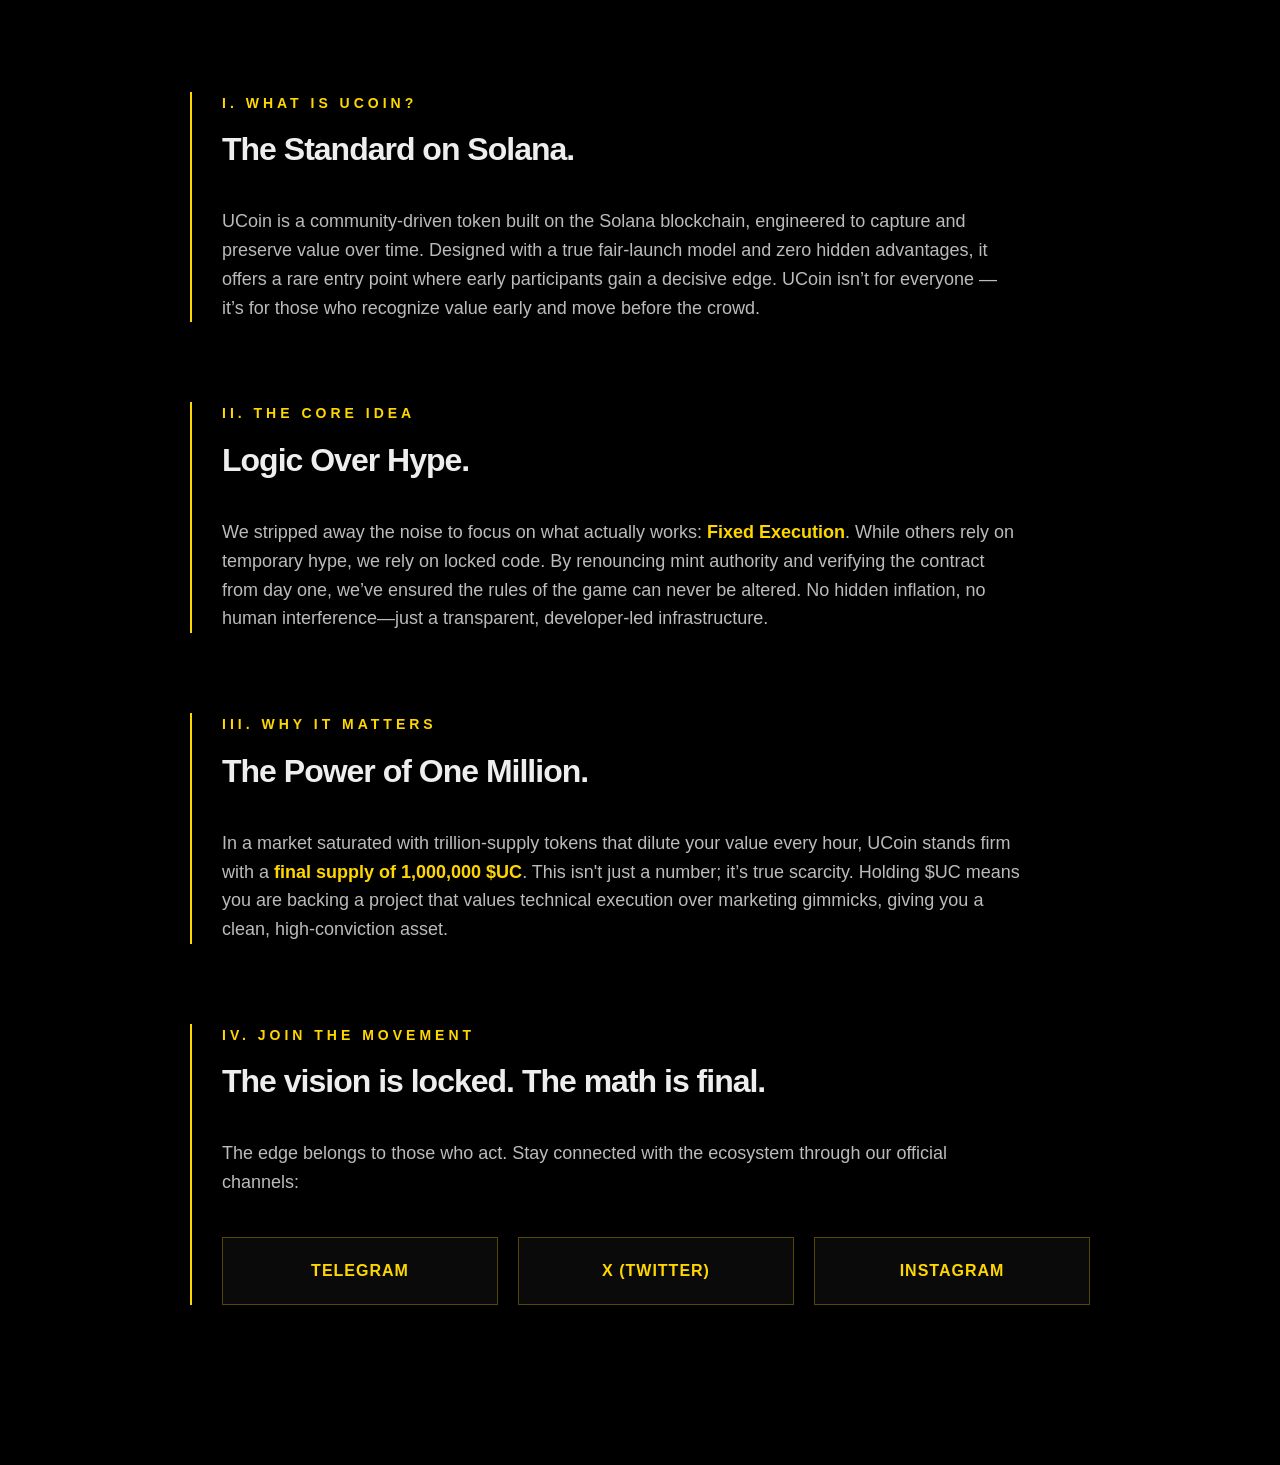
==== about.html @ 319603a5 "Update about.html" ====
<!DOCTYPE html>
<html lang="en">
<head>
    <meta charset="UTF-8">
    <meta name="viewport" content="width=device-width, initial-scale=1.0">
    <title>About | UCoin</title>
    <style>
        :root {
            --gold: #FFD700;
            --bg: #000000;
            --card-bg: #0a0a0a;
            --text: #eeeeee;
        }

        body {
            background-color: var(--bg);
            color: var(--text);
            font-family: 'Segoe UI', Tahoma, Geneva, Verdana, sans-serif;
            margin: 0;
            line-height: 1.6;
        }

        .container {
            max-width: 900px;
            margin: 0 auto;
            padding: 80px 20px;
        }

        .section {
            margin-bottom: 80px;
            border-left: 2px solid var(--gold);
            padding-left: 30px;
        }

        h2 {
            color: var(--gold);
            font-size: 14px;
            letter-spacing: 4px;
            text-transform: uppercase;
            margin-bottom: 10px;
        }

        h3 {
            font-size: 32px;
            font-weight: 900;
            margin-top: 0;
            letter-spacing: -1px;
        }

        p {
            font-size: 18px;
            color: #bbbbbb;
            max-width: 800px;
        }

        .social-grid {
            display: grid;
            grid-template-columns: repeat(auto-fit, minmax(200px, 1fr));
            gap: 20px;
            margin-top: 40px;
        }

        .social-link {
            display: flex;
            align-items: center;
            justify-content: center;
            padding: 20px;
            border: 1px solid rgba(255, 215, 0, 0.3);
            text-decoration: none;
            color: var(--gold);
            font-weight: bold;
            font-size: 16px;
            letter-spacing: 1px;
            transition: 0.3s;
            background: var(--card-bg);
        }

        .social-link:hover {
            background: var(--gold);
            color: #000;
            box-shadow: 0 0 20px rgba(255, 215, 0, 0.4);
        }

        .highlight {
            color: var(--gold);
            font-weight: bold;
        }

        @media (max-width: 600px) {
            h3 { font-size: 24px; }
            .container { padding: 40px 20px; }
        }
    </style>
</head>
<body>

    <div class="container">
        
        <div class="section">
            <h2>I. WHAT IS UCOIN?</h2>
            <h3>The Standard on Solana.</h3>
            <p>UCoin is a community-driven token built on the Solana blockchain, engineered to capture and preserve value over time. Designed with a true fair-launch model and zero hidden advantages, it offers a rare entry point where early participants gain a decisive edge. UCoin isn’t for everyone — it’s for those who recognize value early and move before the crowd.</p>
        </div>

        <div class="section">
            <h2>II. THE CORE IDEA</h2>
            <h3>Logic Over Hype.</h3>
            <p>We stripped away the noise to focus on what actually works: <span class="highlight">Fixed Execution</span>. While others rely on temporary hype, we rely on locked code. By renouncing mint authority and verifying the contract from day one, we’ve ensured the rules of the game can never be altered. No hidden inflation, no human interference—just a transparent, developer-led infrastructure.</p>
        </div>

        <div class="section">
            <h2>III. WHY IT MATTERS</h2>
            <h3>The Power of One Million.</h3>
            <p>In a market saturated with trillion-supply tokens that dilute your value every hour, UCoin stands firm with a <span class="highlight">final supply of 1,000,000 $UC</span>. This isn't just a number; it’s true scarcity. Holding $UC means you are backing a project that values technical execution over marketing gimmicks, giving you a clean, high-conviction asset.</p>
        </div>

        <div class="section">
            <h2>IV. JOIN THE MOVEMENT</h2>
            <h3>The vision is locked. The math is final.</h3>
            <p>The edge belongs to those who act. Stay connected with the ecosystem through our official channels:</p>
            
            <div class="social-grid">
                <a href="https://t.me/yourlink" class="social-link">TELEGRAM</a>
                <a href="https://x.com/yourlink" class="social-link">X (TWITTER)</a>
                <a href="https://instagram.com/yourlink" class="social-link">INSTAGRAM</a>
            </div>
        </div>

    </div>

</body>
</html>
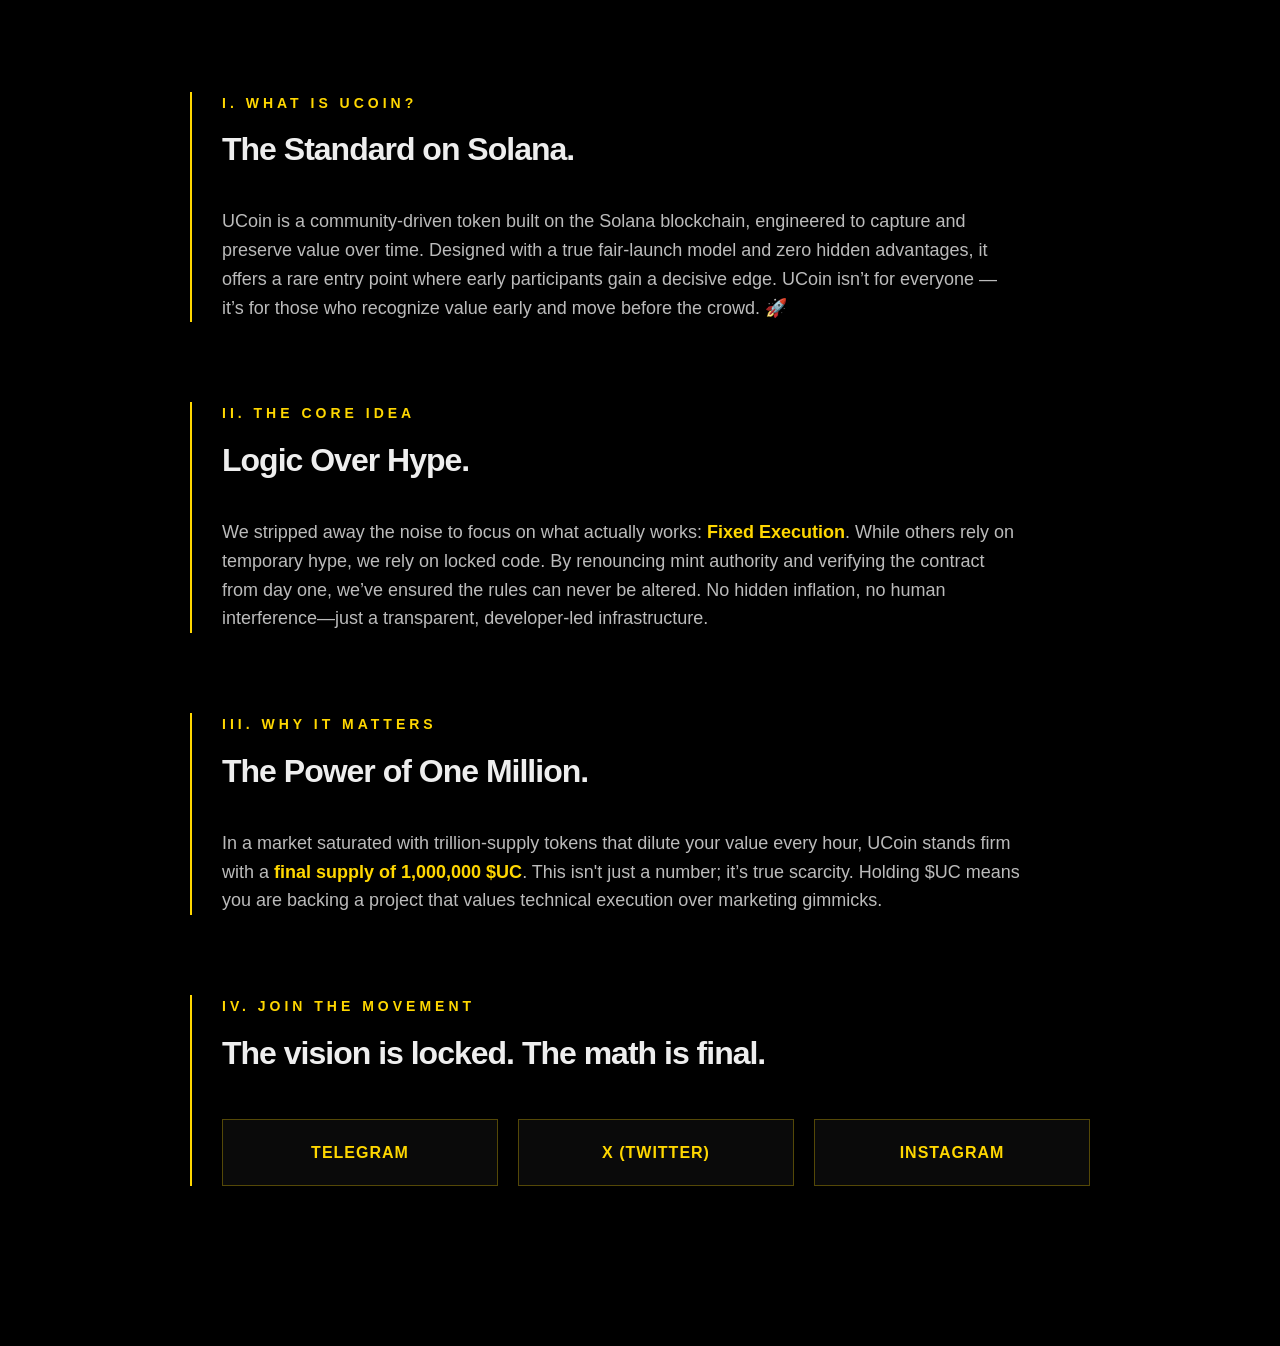
==== commit 6efedca5: "Update about.html" ====
--- a/about.html
+++ b/about.html
@@ -99,30 +99,28 @@
         <div class="section">
             <h2>I. WHAT IS UCOIN?</h2>
             <h3>The Standard on Solana.</h3>
-            <p>UCoin is a community-driven token built on the Solana blockchain, engineered to capture and preserve value over time. Designed with a true fair-launch model and zero hidden advantages, it offers a rare entry point where early participants gain a decisive edge. UCoin isn’t for everyone — it’s for those who recognize value early and move before the crowd.</p>
+            <p>UCoin is a community-driven token built on the Solana blockchain, engineered to capture and preserve value over time. Designed with a true fair-launch model and zero hidden advantages, it offers a rare entry point where early participants gain a decisive edge. UCoin isn’t for everyone — it’s for those who recognize value early and move before the crowd. 🚀</p>
         </div>
 
         <div class="section">
             <h2>II. THE CORE IDEA</h2>
             <h3>Logic Over Hype.</h3>
-            <p>We stripped away the noise to focus on what actually works: <span class="highlight">Fixed Execution</span>. While others rely on temporary hype, we rely on locked code. By renouncing mint authority and verifying the contract from day one, we’ve ensured the rules of the game can never be altered. No hidden inflation, no human interference—just a transparent, developer-led infrastructure.</p>
+            <p>We stripped away the noise to focus on what actually works: <span class="highlight">Fixed Execution</span>. While others rely on temporary hype, we rely on locked code. By renouncing mint authority and verifying the contract from day one, we’ve ensured the rules can never be altered. No hidden inflation, no human interference—just a transparent, developer-led infrastructure.</p>
         </div>
 
         <div class="section">
             <h2>III. WHY IT MATTERS</h2>
             <h3>The Power of One Million.</h3>
-            <p>In a market saturated with trillion-supply tokens that dilute your value every hour, UCoin stands firm with a <span class="highlight">final supply of 1,000,000 $UC</span>. This isn't just a number; it’s true scarcity. Holding $UC means you are backing a project that values technical execution over marketing gimmicks, giving you a clean, high-conviction asset.</p>
+            <p>In a market saturated with trillion-supply tokens that dilute your value every hour, UCoin stands firm with a <span class="highlight">final supply of 1,000,000 $UC</span>. This isn't just a number; it’s true scarcity. Holding $UC means you are backing a project that values technical execution over marketing gimmicks.</p>
         </div>
 
         <div class="section">
             <h2>IV. JOIN THE MOVEMENT</h2>
             <h3>The vision is locked. The math is final.</h3>
-            <p>The edge belongs to those who act. Stay connected with the ecosystem through our official channels:</p>
-            
             <div class="social-grid">
-                <a href="https://t.me/yourlink" class="social-link">TELEGRAM</a>
-                <a href="https://x.com/yourlink" class="social-link">X (TWITTER)</a>
-                <a href="https://instagram.com/yourlink" class="social-link">INSTAGRAM</a>
+                <a href="https://t.me/UCoin_live" target="_blank" class="social-link">TELEGRAM</a>
+                <a href="https://x.com/UCoin_live" target="_blank" class="social-link">X (TWITTER)</a>
+                <a href="https://instagram.com/UCoin_live" target="_blank" class="social-link">INSTAGRAM</a>
             </div>
         </div>
 
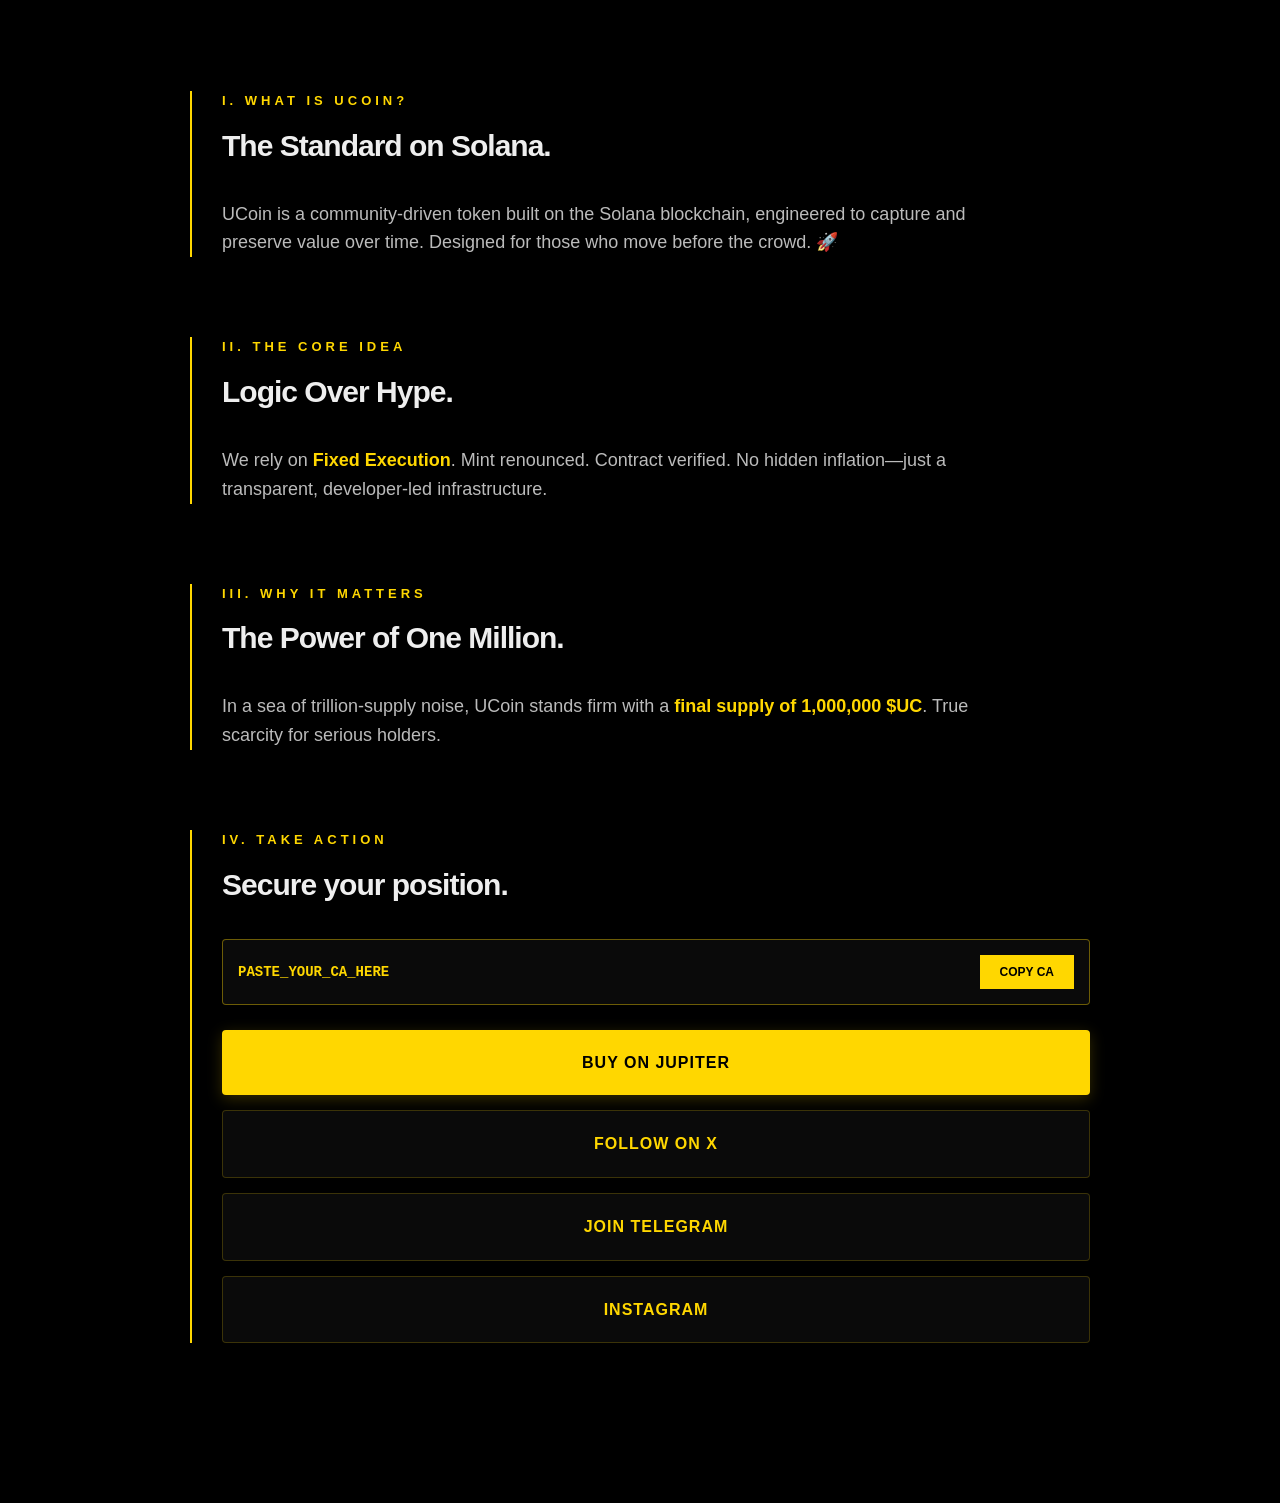
==== commit 0d949b4a: "Update about.html" ====
--- a/about.html
+++ b/about.html
@@ -34,14 +34,14 @@
 
         h2 {
             color: var(--gold);
-            font-size: 14px;
+            font-size: 13px;
             letter-spacing: 4px;
             text-transform: uppercase;
             margin-bottom: 10px;
         }
 
         h3 {
-            font-size: 32px;
+            font-size: 30px;
             font-weight: 900;
             margin-top: 0;
             letter-spacing: -1px;
@@ -53,43 +53,85 @@
             max-width: 800px;
         }
 
-        .social-grid {
-            display: grid;
-            grid-template-columns: repeat(auto-fit, minmax(200px, 1fr));
-            gap: 20px;
-            margin-top: 40px;
+        /* 1. CA COPY BOX */
+        .ca-box {
+            background: var(--card-bg);
+            border: 1px solid rgba(255, 215, 0, 0.4);
+            padding: 15px;
+            margin: 25px 0;
+            display: flex;
+            justify-content: space-between;
+            align-items: center;
+            border-radius: 4px;
         }
 
-        .social-link {
+        .ca-text {
+            color: var(--gold);
+            font-family: 'Courier New', monospace;
+            font-weight: bold;
+            font-size: 14px;
+            overflow: hidden;
+            text-overflow: ellipsis;
+            white-space: nowrap;
+            margin-right: 10px;
+        }
+
+        .copy-btn {
+            background: var(--gold);
+            color: #000;
+            border: none;
+            padding: 10px 20px;
+            cursor: pointer;
+            font-weight: 900;
+            font-size: 12px;
+            text-transform: uppercase;
+            transition: 0.2s;
+        }
+
+        .copy-btn:active { transform: scale(0.95); }
+
+        /* ACTION GRID */
+        .action-grid {
+            display: flex;
+            flex-direction: column;
+            gap: 15px;
+            margin-top: 20px;
+        }
+
+        .btn {
             display: flex;
             align-items: center;
             justify-content: center;
             padding: 20px;
-            border: 1px solid rgba(255, 215, 0, 0.3);
             text-decoration: none;
-            color: var(--gold);
-            font-weight: bold;
+            font-weight: 900;
             font-size: 16px;
             letter-spacing: 1px;
             transition: 0.3s;
-            background: var(--card-bg);
+            text-align: center;
+            border-radius: 4px;
         }
 
-        .social-link:hover {
+        /* 2. BUY BUTTON (PRIORITY) */
+        .btn-buy {
             background: var(--gold);
             color: #000;
-            box-shadow: 0 0 20px rgba(255, 215, 0, 0.4);
+            box-shadow: 0 4px 15px rgba(255, 215, 0, 0.2);
         }
 
-        .highlight {
+        /* SOCIAL BUTTONS */
+        .btn-social {
+            background: var(--card-bg);
             color: var(--gold);
-            font-weight: bold;
+            border: 1px solid rgba(255, 215, 0, 0.2);
         }
 
-        @media (max-width: 600px) {
-            h3 { font-size: 24px; }
-            .container { padding: 40px 20px; }
+        .btn:hover {
+            filter: brightness(1.2);
+            box-shadow: 0 0 20px rgba(255, 215, 0, 0.2);
         }
+
+        .highlight { color: var(--gold); font-weight: bold; }
     </style>
 </head>
 <body>
@@ -99,32 +141,50 @@
         <div class="section">
             <h2>I. WHAT IS UCOIN?</h2>
             <h3>The Standard on Solana.</h3>
-            <p>UCoin is a community-driven token built on the Solana blockchain, engineered to capture and preserve value over time. Designed with a true fair-launch model and zero hidden advantages, it offers a rare entry point where early participants gain a decisive edge. UCoin isn’t for everyone — it’s for those who recognize value early and move before the crowd. 🚀</p>
+            <p>UCoin is a community-driven token built on the Solana blockchain, engineered to capture and preserve value over time. Designed for those who move before the crowd. 🚀</p>
         </div>
 
         <div class="section">
             <h2>II. THE CORE IDEA</h2>
             <h3>Logic Over Hype.</h3>
-            <p>We stripped away the noise to focus on what actually works: <span class="highlight">Fixed Execution</span>. While others rely on temporary hype, we rely on locked code. By renouncing mint authority and verifying the contract from day one, we’ve ensured the rules can never be altered. No hidden inflation, no human interference—just a transparent, developer-led infrastructure.</p>
+            <p>We rely on <span class="highlight">Fixed Execution</span>. Mint renounced. Contract verified. No hidden inflation—just a transparent, developer-led infrastructure.</p>
         </div>
 
         <div class="section">
             <h2>III. WHY IT MATTERS</h2>
             <h3>The Power of One Million.</h3>
-            <p>In a market saturated with trillion-supply tokens that dilute your value every hour, UCoin stands firm with a <span class="highlight">final supply of 1,000,000 $UC</span>. This isn't just a number; it’s true scarcity. Holding $UC means you are backing a project that values technical execution over marketing gimmicks.</p>
+            <p>In a sea of trillion-supply noise, UCoin stands firm with a <span class="highlight">final supply of 1,000,000 $UC</span>. True scarcity for serious holders.</p>
         </div>
 
         <div class="section">
-            <h2>IV. JOIN THE MOVEMENT</h2>
-            <h3>The vision is locked. The math is final.</h3>
-            <div class="social-grid">
-                <a href="https://t.me/UCoin_live" target="_blank" class="social-link">TELEGRAM</a>
-                <a href="https://x.com/UCoin_live" target="_blank" class="social-link">X (TWITTER)</a>
-                <a href="https://instagram.com/UCoin_live" target="_blank" class="social-link">INSTAGRAM</a>
+            <h2>IV. TAKE ACTION</h2>
+            <h3>Secure your position.</h3>
+            
+            <div class="ca-box">
+                <span class="ca-text" id="ca-val">PASTE_YOUR_CA_HERE</span>
+                <button class="copy-btn" onclick="copyCA()">Copy CA</button>
+            </div>
+
+            <div class="action-grid">
+                <a href="https://jup.ag/swap/SOL-PASTE_YOUR_CA_HERE" target="_blank" class="btn btn-buy">BUY ON JUPITER</a>
+                
+                <a href="https://x.com/UCoin_live" target="_blank" class="btn btn-social">FOLLOW ON X</a>
+                <a href="https://t.me/UCoin_live" target="_blank" class="btn btn-social">JOIN TELEGRAM</a>
+                <a href="https://instagram.com/UCoin_live" target="_blank" class="btn btn-social">INSTAGRAM</a>
             </div>
         </div>
 
     </div>
 
+    <script>
+        function copyCA() {
+            const text = document.getElementById('ca-val').innerText;
+            navigator.clipboard.writeText(text);
+            const btn = document.querySelector('.copy-btn');
+            btn.innerText = "COPIED!";
+            setTimeout(() => { btn.innerText = "COPY CA"; }, 2000);
+        }
+    </script>
+
 </body>
 </html>
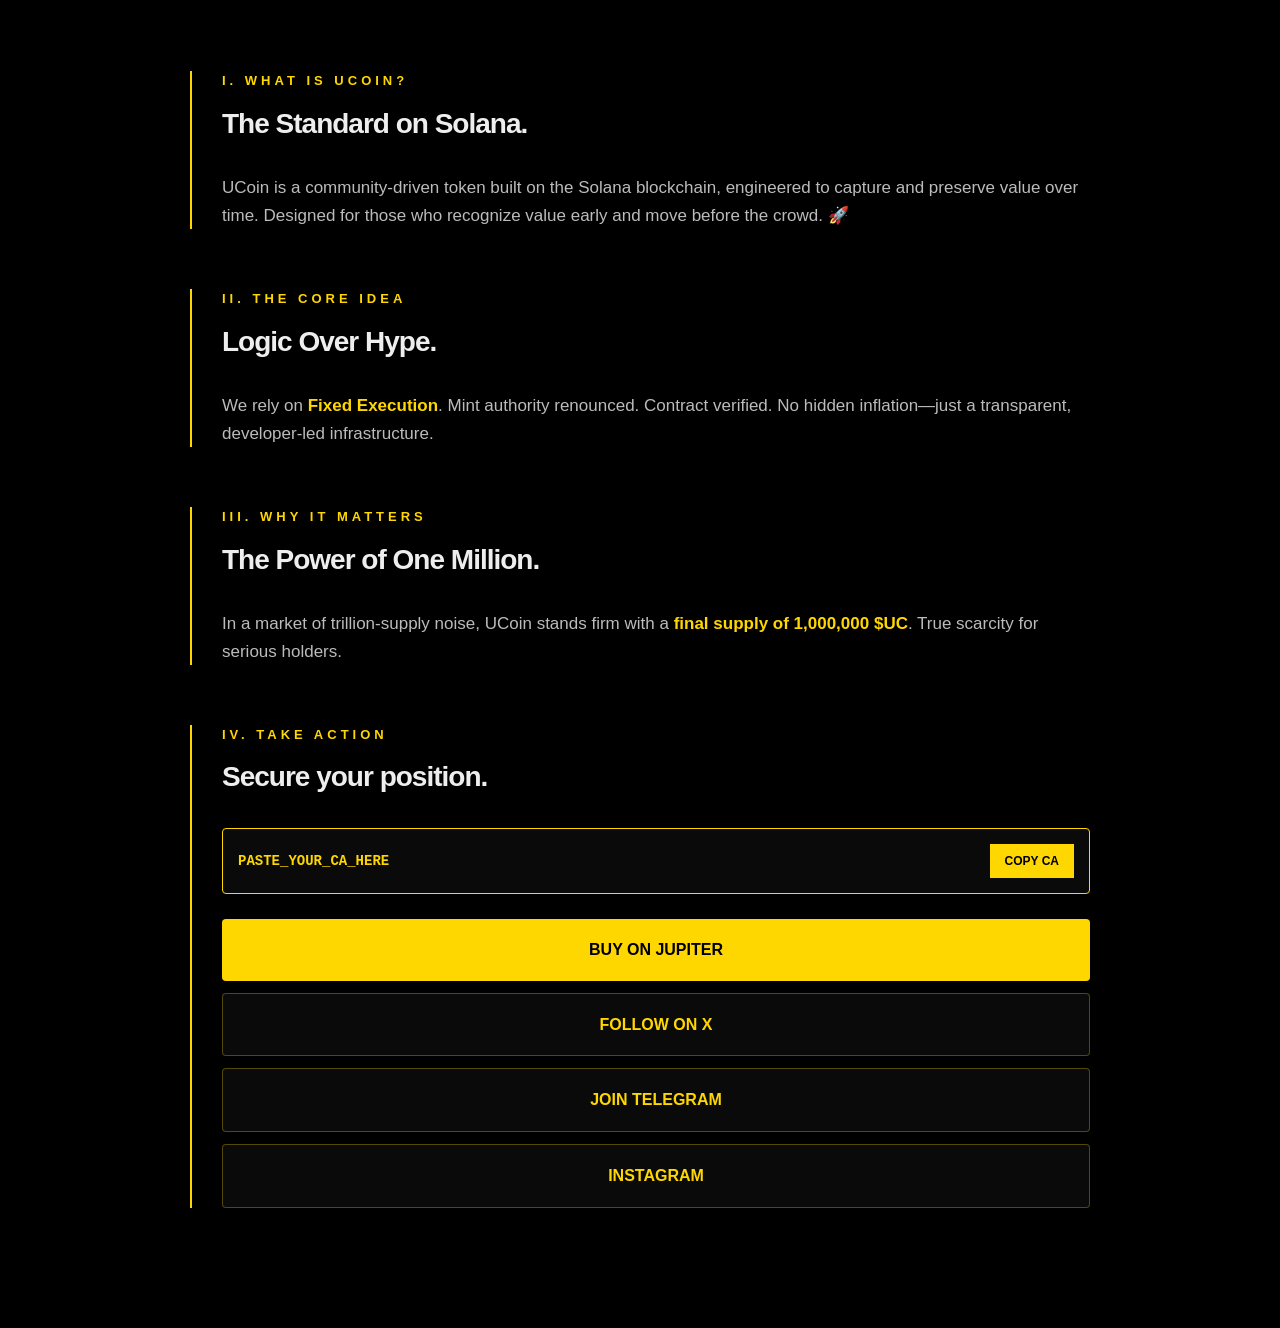
==== commit 80d210d3: "Update about.html" ====
--- a/about.html
+++ b/about.html
@@ -23,11 +23,11 @@
         .container {
             max-width: 900px;
             margin: 0 auto;
-            padding: 80px 20px;
+            padding: 60px 20px;
         }
 
         .section {
-            margin-bottom: 80px;
+            margin-bottom: 60px;
             border-left: 2px solid var(--gold);
             padding-left: 30px;
         }
@@ -41,22 +41,21 @@
         }
 
         h3 {
-            font-size: 30px;
+            font-size: 28px;
             font-weight: 900;
             margin-top: 0;
             letter-spacing: -1px;
         }
 
         p {
-            font-size: 18px;
+            font-size: 17px;
             color: #bbbbbb;
-            max-width: 800px;
         }
 
         /* 1. CA COPY BOX */
         .ca-box {
             background: var(--card-bg);
-            border: 1px solid rgba(255, 215, 0, 0.4);
+            border: 1px solid var(--gold);
             padding: 15px;
             margin: 25px 0;
             display: flex;
@@ -67,34 +66,31 @@
 
         .ca-text {
             color: var(--gold);
-            font-family: 'Courier New', monospace;
+            font-family: monospace;
             font-weight: bold;
             font-size: 14px;
             overflow: hidden;
             text-overflow: ellipsis;
             white-space: nowrap;
-            margin-right: 10px;
         }
 
         .copy-btn {
             background: var(--gold);
             color: #000;
             border: none;
-            padding: 10px 20px;
+            padding: 10px 15px;
             cursor: pointer;
             font-weight: 900;
             font-size: 12px;
             text-transform: uppercase;
-            transition: 0.2s;
+            margin-left: 10px;
         }
 
-        .copy-btn:active { transform: scale(0.95); }
-
-        /* ACTION GRID */
-        .action-grid {
+        /* ACTION LIST (ORDER: BUY -> X -> TG -> INSTA) */
+        .action-list {
             display: flex;
             flex-direction: column;
-            gap: 15px;
+            gap: 12px;
             margin-top: 20px;
         }
 
@@ -102,33 +98,29 @@
             display: flex;
             align-items: center;
             justify-content: center;
-            padding: 20px;
+            padding: 18px;
             text-decoration: none;
             font-weight: 900;
             font-size: 16px;
-            letter-spacing: 1px;
-            transition: 0.3s;
             text-align: center;
             border-radius: 4px;
+            transition: 0.3s;
         }
 
-        /* 2. BUY BUTTON (PRIORITY) */
         .btn-buy {
             background: var(--gold);
             color: #000;
-            box-shadow: 0 4px 15px rgba(255, 215, 0, 0.2);
         }
 
-        /* SOCIAL BUTTONS */
         .btn-social {
             background: var(--card-bg);
             color: var(--gold);
-            border: 1px solid rgba(255, 215, 0, 0.2);
+            border: 1px solid rgba(255, 215, 0, 0.3);
         }
 
         .btn:hover {
             filter: brightness(1.2);
-            box-shadow: 0 0 20px rgba(255, 215, 0, 0.2);
+            box-shadow: 0 0 15px rgba(255, 215, 0, 0.2);
         }
 
         .highlight { color: var(--gold); font-weight: bold; }
@@ -141,19 +133,19 @@
         <div class="section">
             <h2>I. WHAT IS UCOIN?</h2>
             <h3>The Standard on Solana.</h3>
-            <p>UCoin is a community-driven token built on the Solana blockchain, engineered to capture and preserve value over time. Designed for those who move before the crowd. 🚀</p>
+            <p>UCoin is a community-driven token built on the Solana blockchain, engineered to capture and preserve value over time. Designed for those who recognize value early and move before the crowd. 🚀</p>
         </div>
 
         <div class="section">
             <h2>II. THE CORE IDEA</h2>
             <h3>Logic Over Hype.</h3>
-            <p>We rely on <span class="highlight">Fixed Execution</span>. Mint renounced. Contract verified. No hidden inflation—just a transparent, developer-led infrastructure.</p>
+            <p>We rely on <span class="highlight">Fixed Execution</span>. Mint authority renounced. Contract verified. No hidden inflation—just a transparent, developer-led infrastructure.</p>
         </div>
 
         <div class="section">
             <h2>III. WHY IT MATTERS</h2>
             <h3>The Power of One Million.</h3>
-            <p>In a sea of trillion-supply noise, UCoin stands firm with a <span class="highlight">final supply of 1,000,000 $UC</span>. True scarcity for serious holders.</p>
+            <p>In a market of trillion-supply noise, UCoin stands firm with a <span class="highlight">final supply of 1,000,000 $UC</span>. True scarcity for serious holders.</p>
         </div>
 
         <div class="section">
@@ -165,11 +157,13 @@
                 <button class="copy-btn" onclick="copyCA()">Copy CA</button>
             </div>
 
-            <div class="action-grid">
+            <div class="action-list">
                 <a href="https://jup.ag/swap/SOL-PASTE_YOUR_CA_HERE" target="_blank" class="btn btn-buy">BUY ON JUPITER</a>
                 
                 <a href="https://x.com/UCoin_live" target="_blank" class="btn btn-social">FOLLOW ON X</a>
+                
                 <a href="https://t.me/UCoin_live" target="_blank" class="btn btn-social">JOIN TELEGRAM</a>
+                
                 <a href="https://instagram.com/UCoin_live" target="_blank" class="btn btn-social">INSTAGRAM</a>
             </div>
         </div>
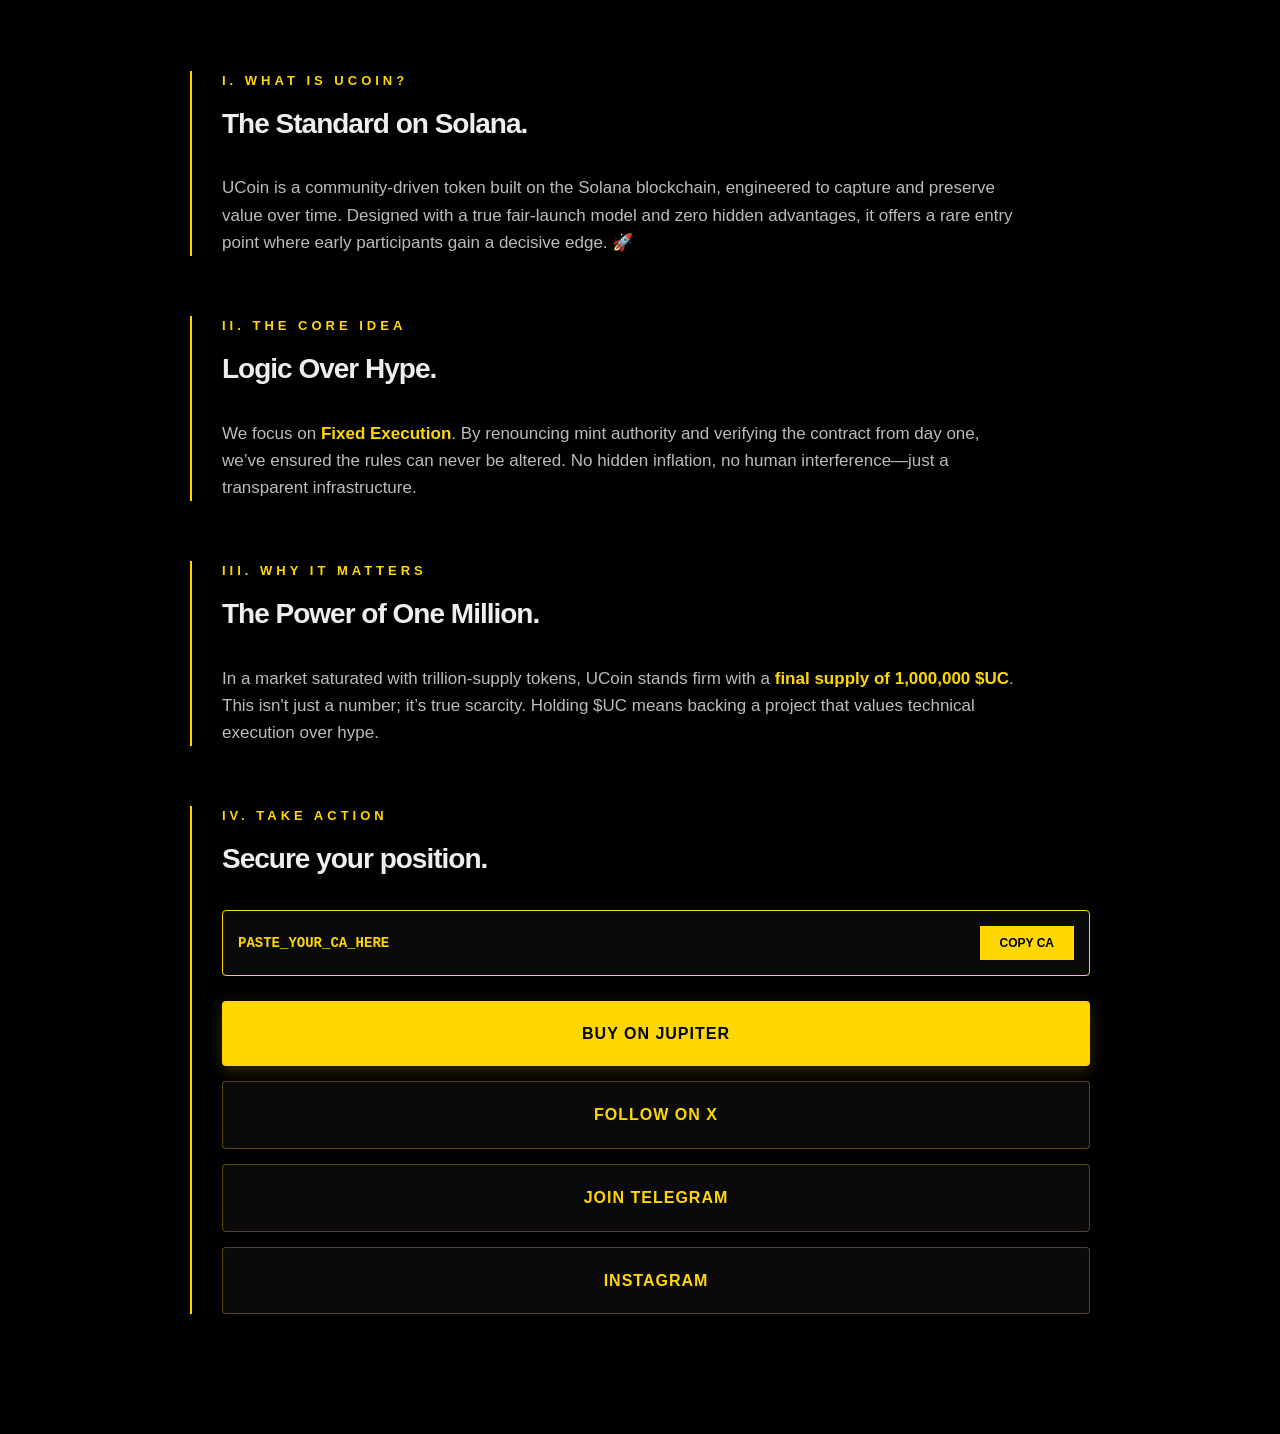
==== commit 931c5148: "Update about.html" ====
--- a/about.html
+++ b/about.html
@@ -50,6 +50,7 @@
         p {
             font-size: 17px;
             color: #bbbbbb;
+            max-width: 800px;
         }
 
         /* 1. CA COPY BOX */
@@ -78,38 +79,43 @@
             background: var(--gold);
             color: #000;
             border: none;
-            padding: 10px 15px;
+            padding: 10px 20px;
             cursor: pointer;
             font-weight: 900;
             font-size: 12px;
             text-transform: uppercase;
             margin-left: 10px;
+            transition: 0.2s;
         }
+
+        .copy-btn:active { transform: scale(0.95); }
 
         /* ACTION LIST (ORDER: BUY -> X -> TG -> INSTA) */
         .action-list {
             display: flex;
             flex-direction: column;
-            gap: 12px;
-            margin-top: 20px;
+            gap: 15px;
+            margin-top: 25px;
         }
 
         .btn {
             display: flex;
             align-items: center;
             justify-content: center;
-            padding: 18px;
+            padding: 20px;
             text-decoration: none;
             font-weight: 900;
             font-size: 16px;
             text-align: center;
             border-radius: 4px;
             transition: 0.3s;
+            letter-spacing: 1px;
         }
 
         .btn-buy {
             background: var(--gold);
             color: #000;
+            box-shadow: 0 4px 15px rgba(255, 215, 0, 0.2);
         }
 
         .btn-social {
@@ -120,10 +126,15 @@
 
         .btn:hover {
             filter: brightness(1.2);
-            box-shadow: 0 0 15px rgba(255, 215, 0, 0.2);
+            box-shadow: 0 0 20px rgba(255, 215, 0, 0.2);
         }
 
         .highlight { color: var(--gold); font-weight: bold; }
+
+        @media (max-width: 600px) {
+            h3 { font-size: 24px; }
+            .container { padding: 40px 20px; }
+        }
     </style>
 </head>
 <body>
@@ -133,19 +144,19 @@
         <div class="section">
             <h2>I. WHAT IS UCOIN?</h2>
             <h3>The Standard on Solana.</h3>
-            <p>UCoin is a community-driven token built on the Solana blockchain, engineered to capture and preserve value over time. Designed for those who recognize value early and move before the crowd. 🚀</p>
+            <p>UCoin is a community-driven token built on the Solana blockchain, engineered to capture and preserve value over time. Designed with a true fair-launch model and zero hidden advantages, it offers a rare entry point where early participants gain a decisive edge. 🚀</p>
         </div>
 
         <div class="section">
             <h2>II. THE CORE IDEA</h2>
             <h3>Logic Over Hype.</h3>
-            <p>We rely on <span class="highlight">Fixed Execution</span>. Mint authority renounced. Contract verified. No hidden inflation—just a transparent, developer-led infrastructure.</p>
+            <p>We focus on <span class="highlight">Fixed Execution</span>. By renouncing mint authority and verifying the contract from day one, we’ve ensured the rules can never be altered. No hidden inflation, no human interference—just a transparent infrastructure.</p>
         </div>
 
         <div class="section">
             <h2>III. WHY IT MATTERS</h2>
             <h3>The Power of One Million.</h3>
-            <p>In a market of trillion-supply noise, UCoin stands firm with a <span class="highlight">final supply of 1,000,000 $UC</span>. True scarcity for serious holders.</p>
+            <p>In a market saturated with trillion-supply tokens, UCoin stands firm with a <span class="highlight">final supply of 1,000,000 $UC</span>. This isn't just a number; it’s true scarcity. Holding $UC means backing a project that values technical execution over hype.</p>
         </div>
 
         <div class="section">
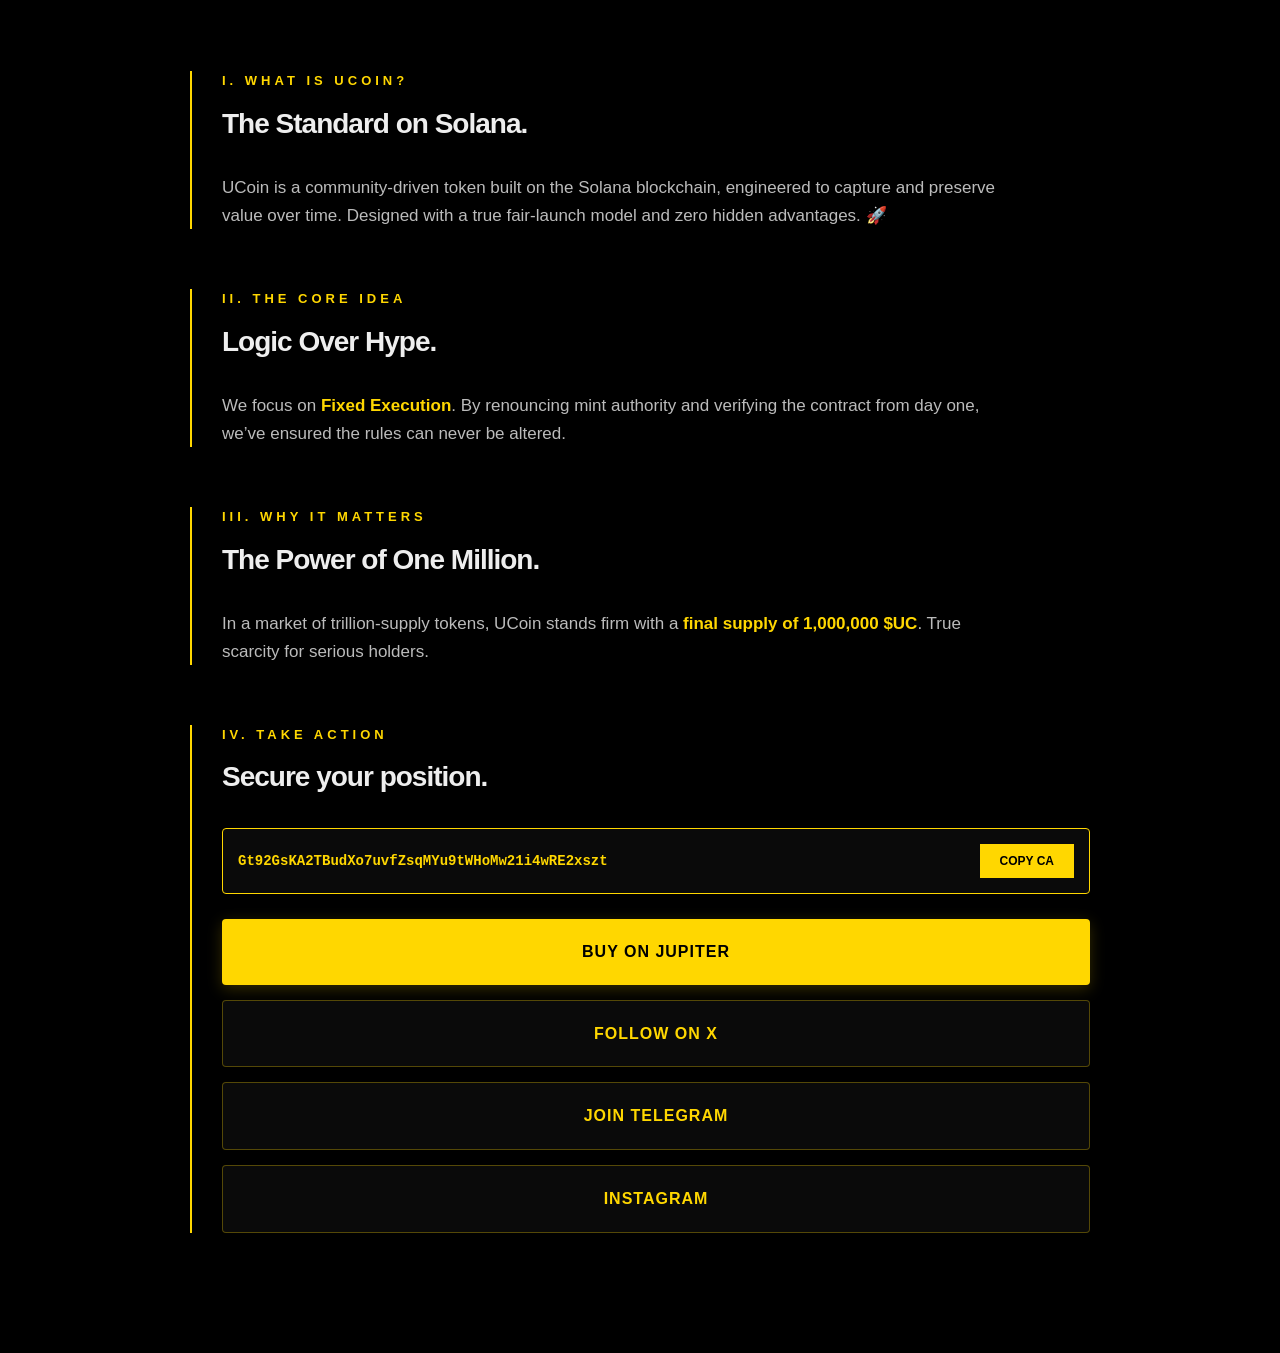
==== commit bfd4854a: "Update about.html" ====
--- a/about.html
+++ b/about.html
@@ -144,19 +144,19 @@
         <div class="section">
             <h2>I. WHAT IS UCOIN?</h2>
             <h3>The Standard on Solana.</h3>
-            <p>UCoin is a community-driven token built on the Solana blockchain, engineered to capture and preserve value over time. Designed with a true fair-launch model and zero hidden advantages, it offers a rare entry point where early participants gain a decisive edge. 🚀</p>
+            <p>UCoin is a community-driven token built on the Solana blockchain, engineered to capture and preserve value over time. Designed with a true fair-launch model and zero hidden advantages. 🚀</p>
         </div>
 
         <div class="section">
             <h2>II. THE CORE IDEA</h2>
             <h3>Logic Over Hype.</h3>
-            <p>We focus on <span class="highlight">Fixed Execution</span>. By renouncing mint authority and verifying the contract from day one, we’ve ensured the rules can never be altered. No hidden inflation, no human interference—just a transparent infrastructure.</p>
+            <p>We focus on <span class="highlight">Fixed Execution</span>. By renouncing mint authority and verifying the contract from day one, we’ve ensured the rules can never be altered.</p>
         </div>
 
         <div class="section">
             <h2>III. WHY IT MATTERS</h2>
             <h3>The Power of One Million.</h3>
-            <p>In a market saturated with trillion-supply tokens, UCoin stands firm with a <span class="highlight">final supply of 1,000,000 $UC</span>. This isn't just a number; it’s true scarcity. Holding $UC means backing a project that values technical execution over hype.</p>
+            <p>In a market of trillion-supply tokens, UCoin stands firm with a <span class="highlight">final supply of 1,000,000 $UC</span>. True scarcity for serious holders.</p>
         </div>
 
         <div class="section">
@@ -164,12 +164,12 @@
             <h3>Secure your position.</h3>
             
             <div class="ca-box">
-                <span class="ca-text" id="ca-val">PASTE_YOUR_CA_HERE</span>
+                <span class="ca-text" id="ca-val">Gt92GsKA2TBudXo7uvfZsqMYu9tWHoMw21i4wRE2xszt</span>
                 <button class="copy-btn" onclick="copyCA()">Copy CA</button>
             </div>
 
             <div class="action-list">
-                <a href="https://jup.ag/swap/SOL-PASTE_YOUR_CA_HERE" target="_blank" class="btn btn-buy">BUY ON JUPITER</a>
+                <a href="https://jup.ag/swap/SOL-Gt92GsKA2TBudXo7uvfZsqMYu9tWHoMw21i4wRE2xszt" target="_blank" class="btn btn-buy">BUY ON JUPITER</a>
                 
                 <a href="https://x.com/UCoin_live" target="_blank" class="btn btn-social">FOLLOW ON X</a>
                 
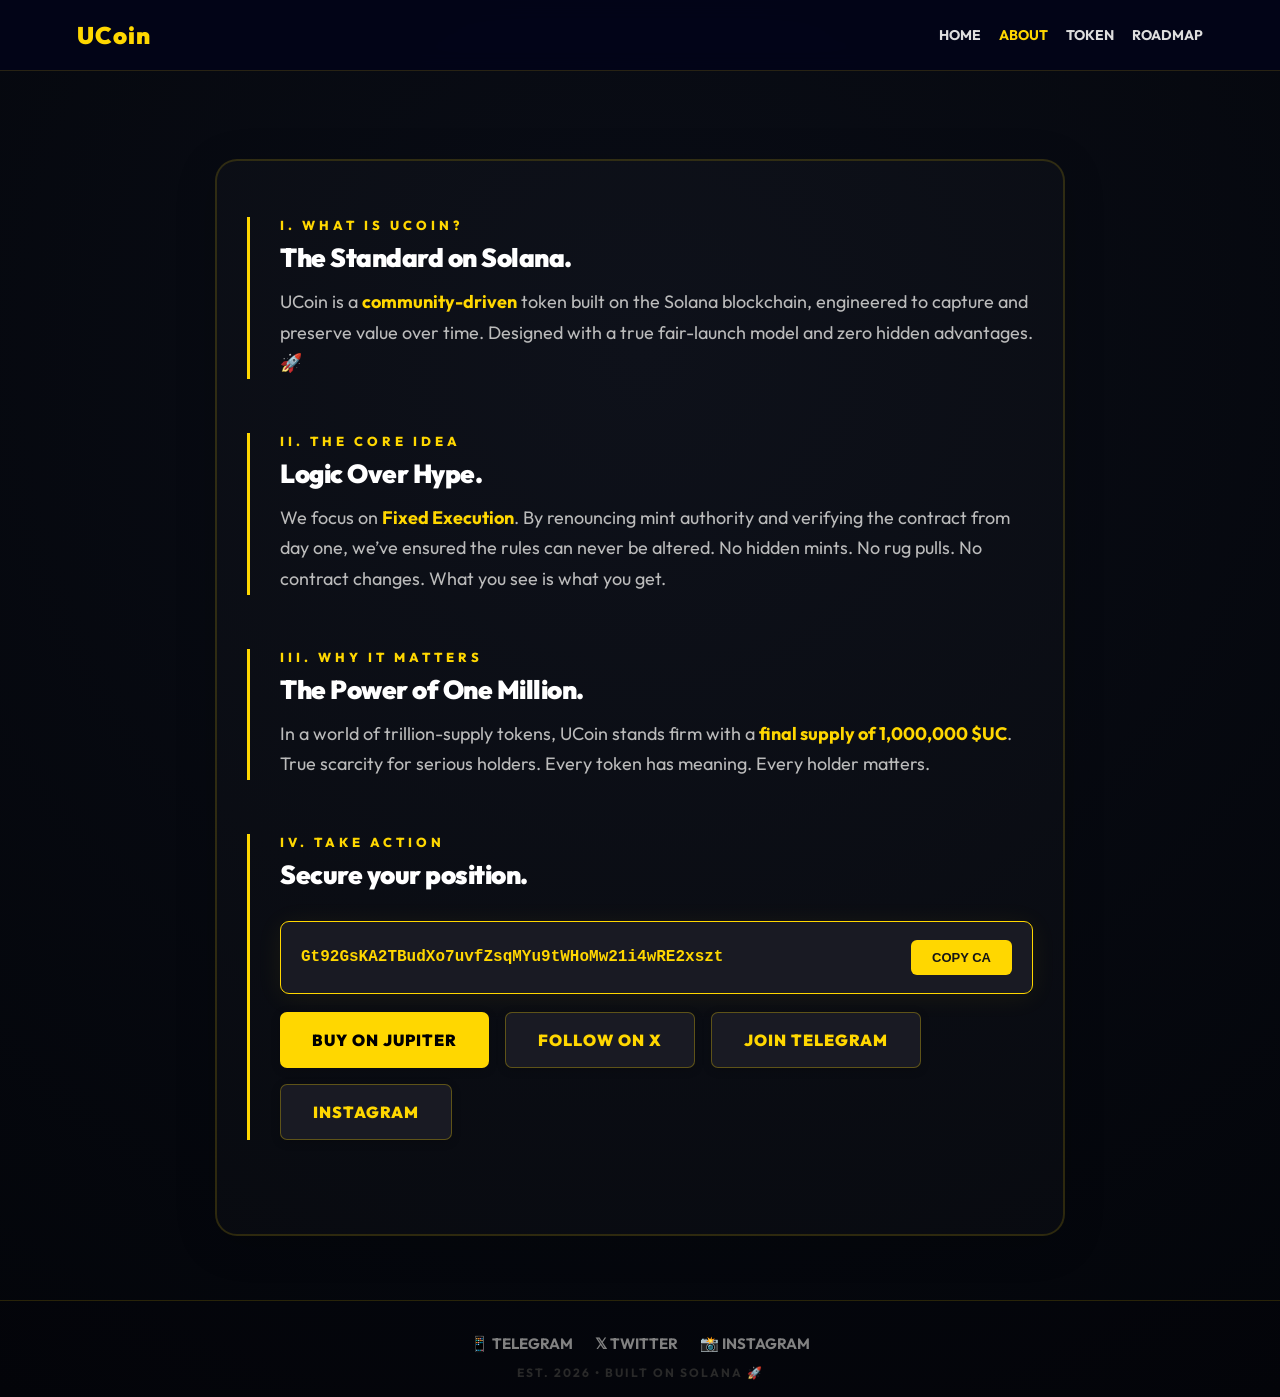
==== commit 256665b4: "Update about.html" ====
--- a/about.html
+++ b/about.html
@@ -4,192 +4,331 @@
     <meta charset="UTF-8">
     <meta name="viewport" content="width=device-width, initial-scale=1.0">
     <title>About | UCoin</title>
+    <meta name="description" content="Learn about UCoin - Solana's true fixed-supply, community-driven token. No minting. No rug. Just transparent value.">
+    <meta name="keywords" content="UCoin, About, Solana, Community, Crypto, Token">
+    <meta property="og:title" content="About UCoin | The Standard on Solana">
+    <meta property="og:description" content="Discover why 1,000,000 $UC on Solana is the new standard for community coins. Transparent, secure, and fair.">
+    <meta property="og:image" content="https://uc-pearl.vercel.app/UCoin.png">
+    <meta property="og:type" content="website">
+    <meta property="og:url" content="https://uc-pearl.vercel.app/about.html">
+    <meta name="twitter:card" content="summary_large_image">
+    <meta name="twitter:title" content="About UCoin | The Standard on Solana">
+    <meta name="twitter:description" content="Learn what makes UCoin unique. Fair launch, contract renounced, true scarcity.">
+    <meta name="twitter:image" content="https://uc-pearl.vercel.app/UCoin.png">
+    <meta name="theme-color" content="#FFD700">
+
+    <link rel="icon" type="image/png" href="https://uc-pearl.vercel.app/UCoin.png">
+    <link href="https://fonts.googleapis.com/css2?family=Outfit:wght@400;700;900&display=swap" rel="stylesheet">
+
     <style>
         :root {
             --gold: #FFD700;
-            --bg: #000000;
-            --card-bg: #0a0a0a;
-            --text: #eeeeee;
-        }
-
+            --bg: #03050a;
+            --card-bg: #191A23;
+            --text-main: #fff;
+            --text-muted: #bbb;
+            --text-highlight: #FFD700;
+            --border: rgba(255, 215, 0, 0.15);
+            --transition: 0.3s;
+        }
+        * { box-sizing: border-box; margin: 0; padding: 0; }
+        html { scroll-behavior: smooth; }
         body {
-            background-color: var(--bg);
-            color: var(--text);
-            font-family: 'Segoe UI', Tahoma, Geneva, Verdana, sans-serif;
-            margin: 0;
-            line-height: 1.6;
-        }
-
+            background: radial-gradient(circle at 50% 25%, #0a0d16 0%, var(--bg) 100%);
+            color: var(--text-main);
+            font-family: 'Outfit', sans-serif;
+            min-height: 100vh;
+            display: flex;
+            flex-direction: column;
+        }
+        nav {
+            display: flex;
+            justify-content: space-between;
+            align-items: center;
+            padding: 20px 6vw;
+            background: rgba(3,5,25,0.95);
+            backdrop-filter: blur(10px);
+            position: sticky;
+            top: 0;
+            width: 100%;
+            z-index: 20;
+            border-bottom: 1px solid var(--border);
+        }
+        .nav-logo {
+            font-size: 24px;
+            font-weight: 900;
+            color: var(--gold);
+            text-decoration: none;
+            letter-spacing: 1px;
+            transition: var(--transition);
+        }
+        .nav-links {
+            display: flex;
+            gap: 18px;
+        }
+        .nav-links a {
+            text-decoration: none;
+            color: #dedede;
+            font-weight: 700;
+            font-size: 14px;
+            text-transform: uppercase;
+            transition: var(--transition);
+            position: relative;
+        }
+        .nav-links a:hover, .nav-links a.active {
+            color: var(--gold);
+        }
+
+        main {
+            flex: 1;
+            display: flex;
+            align-items: flex-start;
+            justify-content: center;
+            padding: 60px 10px 40px 10px;
+        }
         .container {
-            max-width: 900px;
-            margin: 0 auto;
-            padding: 60px 20px;
-        }
-
+            width: 100%;
+            max-width: 850px;
+            background: rgba(255,255,255,0.02);
+            box-shadow: 0 8px 40px 0 #0003;
+            border-radius: 22px;
+            border: 2px solid var(--border);
+            padding: 56px 30px 40px;
+            margin: 28px 0 24px 0;
+            animation: fadeInUp 0.8s ease;
+        }
+
+        @keyframes fadeInUp {
+            from { opacity: 0; transform: translateY(25px);}
+            to   { opacity: 1; transform: translateY(0);}
+        }
         .section {
-            margin-bottom: 60px;
-            border-left: 2px solid var(--gold);
+            margin-bottom: 54px;
+            border-left: 3px solid var(--gold);
             padding-left: 30px;
         }
-
         h2 {
             color: var(--gold);
             font-size: 13px;
             letter-spacing: 4px;
             text-transform: uppercase;
-            margin-bottom: 10px;
-        }
-
+            margin-bottom: 8px;
+            font-weight: 800;
+        }
         h3 {
-            font-size: 28px;
+            font-size: 26px;
             font-weight: 900;
-            margin-top: 0;
-            letter-spacing: -1px;
-        }
-
+            letter-spacing: -0.5px;
+            margin-top: 0; margin-bottom: 13px;
+        }
         p {
-            font-size: 17px;
-            color: #bbbbbb;
+            font-size: 18px;
+            line-height: 1.7;
+            color: var(--text-muted);
             max-width: 800px;
         }
-
-        /* 1. CA COPY BOX */
+        .highlight { color: var(--gold); font-weight: bold; }
+
+        /* Contract Address Copy */
         .ca-box {
             background: var(--card-bg);
-            border: 1px solid var(--gold);
-            padding: 15px;
-            margin: 25px 0;
+            border: 1.7px solid var(--gold);
+            padding: 18px 20px;
+            margin: 30px 0 18px 0;
             display: flex;
             justify-content: space-between;
             align-items: center;
-            border-radius: 4px;
-        }
-
+            border-radius: 9px;
+            box-shadow: 0 3px 27px 0 rgba(255,215,0,0.07);
+            cursor: pointer;
+            transition: border var(--transition), box-shadow var(--transition);
+        }
+        .ca-box:hover { border-color: #00ffaa; }
         .ca-text {
             color: var(--gold);
             font-family: monospace;
             font-weight: bold;
-            font-size: 14px;
+            font-size: 16px;
             overflow: hidden;
+            white-space: nowrap;
             text-overflow: ellipsis;
-            white-space: nowrap;
-        }
-
+        }
         .copy-btn {
             background: var(--gold);
-            color: #000;
+            color: #161616;
             border: none;
-            padding: 10px 20px;
+            padding: 10px 21px;
             cursor: pointer;
             font-weight: 900;
-            font-size: 12px;
+            font-size: 13px;
             text-transform: uppercase;
-            margin-left: 10px;
-            transition: 0.2s;
-        }
-
-        .copy-btn:active { transform: scale(0.95); }
-
-        /* ACTION LIST (ORDER: BUY -> X -> TG -> INSTA) */
+            margin-left: 16px;
+            border-radius: 6px;
+            transition: background var(--transition), color var(--transition);
+        }
+        .copy-btn:active { transform: scale(0.95);}
         .action-list {
             display: flex;
-            flex-direction: column;
-            gap: 15px;
-            margin-top: 25px;
-        }
-
+            flex-wrap: wrap;
+            gap: 16px;
+            margin-top: 18px;
+        }
         .btn {
             display: flex;
             align-items: center;
             justify-content: center;
-            padding: 20px;
+            padding: 17px 32px;
             text-decoration: none;
             font-weight: 900;
             font-size: 16px;
-            text-align: center;
-            border-radius: 4px;
-            transition: 0.3s;
+            border-radius: 7px;
+            border: none;
+            transition: var(--transition);
             letter-spacing: 1px;
-        }
-
+            outline: none;
+            cursor: pointer;
+            min-width: 150px;
+            box-shadow: 0 2px 10px 0 #0003;
+        }
         .btn-buy {
             background: var(--gold);
             color: #000;
-            box-shadow: 0 4px 15px rgba(255, 215, 0, 0.2);
-        }
-
+        }
+        .btn-buy:hover { filter: brightness(1.04); }
         .btn-social {
             background: var(--card-bg);
             color: var(--gold);
-            border: 1px solid rgba(255, 215, 0, 0.3);
-        }
-
-        .btn:hover {
-            filter: brightness(1.2);
-            box-shadow: 0 0 20px rgba(255, 215, 0, 0.2);
-        }
-
-        .highlight { color: var(--gold); font-weight: bold; }
-
+            border: 1.2px solid rgba(255,215,0,0.3);
+        }
+        .btn-social:hover { background: #20213a; color: var(--gold);}
+        /* Footer */
+        footer {
+            padding: 33px 0 17px 0;
+            text-align: center;
+            background: rgba(0,0,0,0.11);
+            border-top: 1px solid var(--border);
+        }
+        .f-socials {
+            margin-bottom: 12px;
+            display: flex;
+            gap: 22px;
+            justify-content: center;
+            flex-wrap: wrap;
+        }
+        .f-socials a {
+            color: #818181;
+            text-decoration: none;
+            font-weight: 700;
+            font-size: 15px;
+            transition: color var(--transition);
+        }
+        .f-socials a:hover { color: var(--gold);}
+        .copy-text {
+            color: #292929;
+            font-size: 12px;
+            font-weight: 700;
+            letter-spacing: 2px;
+        }
+        .toast {
+            position: fixed;
+            bottom: 20px;
+            left: 50%;
+            transform: translateX(-50%);
+            background: var(--gold);
+            color: #111;
+            font-size: 16px;
+            padding: 14px 28px;
+            border-radius: 8px;
+            font-weight: 700;
+            box-shadow: 0 4px 20px 0 rgba(255,215,0,0.13);
+            z-index: 2000;
+            animation: fadeInUp 0.35s ease;
+        }
+        /* Responsive Design */
         @media (max-width: 600px) {
-            h3 { font-size: 24px; }
-            .container { padding: 40px 20px; }
+            nav { padding: 14px 6vw; }
+            .container { padding: 30px 9px 17px; border-radius: 9px; }
+            .section { border-left-width: 2px; padding-left: 18px; margin-bottom: 32px; }
+            h3 { font-size: 22px;}
+            .btn, .btn-buy { padding: 12px 12px; font-size: 14px;}
+            .action-list { gap: 8px;}
+            .ca-text { font-size: 12px;}
         }
     </style>
 </head>
 <body>
-
-    <div class="container">
-        
+    <nav>
+        <a href="index.html" class="nav-logo">UCoin</a>
+        <div class="nav-links">
+            <a href="index.html">Home</a>
+            <a href="about.html" class="active">About</a>
+            <a href="token.html">Token</a>
+            <a href="roadmap.html">Roadmap</a>
+        </div>
+    </nav>
+    <main>
+      <div class="container">
         <div class="section">
             <h2>I. WHAT IS UCOIN?</h2>
             <h3>The Standard on Solana.</h3>
-            <p>UCoin is a community-driven token built on the Solana blockchain, engineered to capture and preserve value over time. Designed with a true fair-launch model and zero hidden advantages. 🚀</p>
+            <p>UCoin is a <span class="highlight">community-driven</span> token built on the Solana blockchain, engineered to capture and preserve value over time. Designed with a true fair-launch model and zero hidden advantages. 🚀</p>
         </div>
 
         <div class="section">
             <h2>II. THE CORE IDEA</h2>
             <h3>Logic Over Hype.</h3>
-            <p>We focus on <span class="highlight">Fixed Execution</span>. By renouncing mint authority and verifying the contract from day one, we’ve ensured the rules can never be altered.</p>
+            <p>We focus on <span class="highlight">Fixed Execution</span>. By renouncing mint authority and verifying the contract from day one, we’ve ensured the rules can never be altered. No hidden mints. No rug pulls. No contract changes. What you see is what you get.</p>
         </div>
 
         <div class="section">
             <h2>III. WHY IT MATTERS</h2>
             <h3>The Power of One Million.</h3>
-            <p>In a market of trillion-supply tokens, UCoin stands firm with a <span class="highlight">final supply of 1,000,000 $UC</span>. True scarcity for serious holders.</p>
+            <p>In a world of trillion-supply tokens, UCoin stands firm with a <span class="highlight">final supply of 1,000,000 $UC</span>. True scarcity for serious holders. Every token has meaning. Every holder matters.</p>
         </div>
 
         <div class="section">
             <h2>IV. TAKE ACTION</h2>
             <h3>Secure your position.</h3>
-            
-            <div class="ca-box">
+            <div class="ca-box" onclick="copyCA()">
                 <span class="ca-text" id="ca-val">Gt92GsKA2TBudXo7uvfZsqMYu9tWHoMw21i4wRE2xszt</span>
-                <button class="copy-btn" onclick="copyCA()">Copy CA</button>
+                <button class="copy-btn" type="button">COPY CA</button>
             </div>
 
             <div class="action-list">
                 <a href="https://jup.ag/swap/SOL-Gt92GsKA2TBudXo7uvfZsqMYu9tWHoMw21i4wRE2xszt" target="_blank" class="btn btn-buy">BUY ON JUPITER</a>
-                
                 <a href="https://x.com/UCoin_live" target="_blank" class="btn btn-social">FOLLOW ON X</a>
-                
                 <a href="https://t.me/UCoin_live" target="_blank" class="btn btn-social">JOIN TELEGRAM</a>
-                
                 <a href="https://instagram.com/UCoin_live" target="_blank" class="btn btn-social">INSTAGRAM</a>
             </div>
         </div>
-
-    </div>
-
+      </div>
+    </main>
+    <footer>
+        <div class="f-socials">
+            <a href="https://t.me/ucoin_live" target="_blank">📱 TELEGRAM</a>
+            <a href="https://x.com/UCoin_live" target="_blank">𝕏 TWITTER</a>
+            <a href="https://www.instagram.com/ucoin_live" target="_blank">📸 INSTAGRAM</a>
+        </div>
+        <div class="copy-text">
+            EST. 2026 • BUILT ON SOLANA 🚀
+        </div>
+    </footer>
     <script>
-        function copyCA() {
-            const text = document.getElementById('ca-val').innerText;
-            navigator.clipboard.writeText(text);
-            const btn = document.querySelector('.copy-btn');
-            btn.innerText = "COPIED!";
-            setTimeout(() => { btn.innerText = "COPY CA"; }, 2000);
-        }
+      function copyCA() {
+          const text = document.getElementById('ca-val').innerText.trim();
+          navigator.clipboard.writeText(text);
+          const btn = document.querySelector('.copy-btn');
+          btn.innerText = "COPIED!";
+          showToast(\"Contract Address Copied!\");
+          setTimeout(()=>{ btn.innerText = \"COPY CA\" }, 2100);
+      }
+      function showToast(msg) {
+          const toast = document.createElement('div');
+          toast.className = 'toast';
+          toast.innerText = msg;
+          document.body.appendChild(toast);
+          setTimeout(()=>toast.remove(),1800);
+      }
     </script>
-
 </body>
-</html>
+</html>
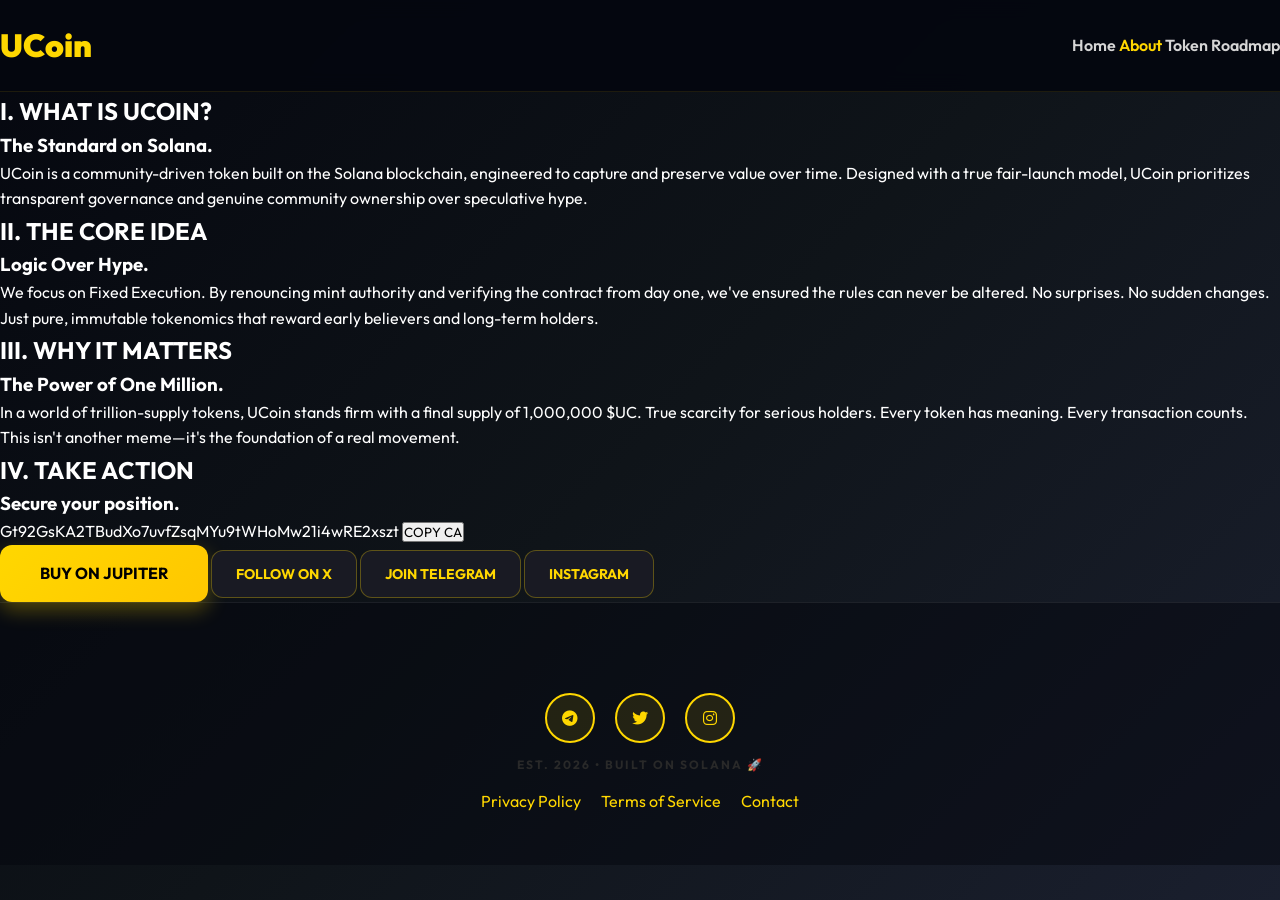
==== commit d27923f7: "Update about.html with refactored CSS and improved functionality" ====
--- a/about.html
+++ b/about.html
@@ -17,244 +17,11 @@
     <meta name="twitter:image" content="https://uc-pearl.vercel.app/UCoin.png">
     <meta name="theme-color" content="#FFD700">
 
-    <link rel="icon" type="image/png" href="https://uc-pearl.vercel.app/UCoin.png">
+    <link rel="icon" type="image/png" href="UCoin.png">
     <link href="https://fonts.googleapis.com/css2?family=Outfit:wght@400;700;900&display=swap" rel="stylesheet">
-
-    <style>
-        :root {
-            --gold: #FFD700;
-            --bg: #03050a;
-            --card-bg: #191A23;
-            --text-main: #fff;
-            --text-muted: #bbb;
-            --text-highlight: #FFD700;
-            --border: rgba(255, 215, 0, 0.15);
-            --transition: 0.3s;
-        }
-        * { box-sizing: border-box; margin: 0; padding: 0; }
-        html { scroll-behavior: smooth; }
-        body {
-            background: radial-gradient(circle at 50% 25%, #0a0d16 0%, var(--bg) 100%);
-            color: var(--text-main);
-            font-family: 'Outfit', sans-serif;
-            min-height: 100vh;
-            display: flex;
-            flex-direction: column;
-        }
-        nav {
-            display: flex;
-            justify-content: space-between;
-            align-items: center;
-            padding: 20px 6vw;
-            background: rgba(3,5,25,0.95);
-            backdrop-filter: blur(10px);
-            position: sticky;
-            top: 0;
-            width: 100%;
-            z-index: 20;
-            border-bottom: 1px solid var(--border);
-        }
-        .nav-logo {
-            font-size: 24px;
-            font-weight: 900;
-            color: var(--gold);
-            text-decoration: none;
-            letter-spacing: 1px;
-            transition: var(--transition);
-        }
-        .nav-links {
-            display: flex;
-            gap: 18px;
-        }
-        .nav-links a {
-            text-decoration: none;
-            color: #dedede;
-            font-weight: 700;
-            font-size: 14px;
-            text-transform: uppercase;
-            transition: var(--transition);
-            position: relative;
-        }
-        .nav-links a:hover, .nav-links a.active {
-            color: var(--gold);
-        }
-
-        main {
-            flex: 1;
-            display: flex;
-            align-items: flex-start;
-            justify-content: center;
-            padding: 60px 10px 40px 10px;
-        }
-        .container {
-            width: 100%;
-            max-width: 850px;
-            background: rgba(255,255,255,0.02);
-            box-shadow: 0 8px 40px 0 #0003;
-            border-radius: 22px;
-            border: 2px solid var(--border);
-            padding: 56px 30px 40px;
-            margin: 28px 0 24px 0;
-            animation: fadeInUp 0.8s ease;
-        }
-
-        @keyframes fadeInUp {
-            from { opacity: 0; transform: translateY(25px);}
-            to   { opacity: 1; transform: translateY(0);}
-        }
-        .section {
-            margin-bottom: 54px;
-            border-left: 3px solid var(--gold);
-            padding-left: 30px;
-        }
-        h2 {
-            color: var(--gold);
-            font-size: 13px;
-            letter-spacing: 4px;
-            text-transform: uppercase;
-            margin-bottom: 8px;
-            font-weight: 800;
-        }
-        h3 {
-            font-size: 26px;
-            font-weight: 900;
-            letter-spacing: -0.5px;
-            margin-top: 0; margin-bottom: 13px;
-        }
-        p {
-            font-size: 18px;
-            line-height: 1.7;
-            color: var(--text-muted);
-            max-width: 800px;
-        }
-        .highlight { color: var(--gold); font-weight: bold; }
-
-        /* Contract Address Copy */
-        .ca-box {
-            background: var(--card-bg);
-            border: 1.7px solid var(--gold);
-            padding: 18px 20px;
-            margin: 30px 0 18px 0;
-            display: flex;
-            justify-content: space-between;
-            align-items: center;
-            border-radius: 9px;
-            box-shadow: 0 3px 27px 0 rgba(255,215,0,0.07);
-            cursor: pointer;
-            transition: border var(--transition), box-shadow var(--transition);
-        }
-        .ca-box:hover { border-color: #00ffaa; }
-        .ca-text {
-            color: var(--gold);
-            font-family: monospace;
-            font-weight: bold;
-            font-size: 16px;
-            overflow: hidden;
-            white-space: nowrap;
-            text-overflow: ellipsis;
-        }
-        .copy-btn {
-            background: var(--gold);
-            color: #161616;
-            border: none;
-            padding: 10px 21px;
-            cursor: pointer;
-            font-weight: 900;
-            font-size: 13px;
-            text-transform: uppercase;
-            margin-left: 16px;
-            border-radius: 6px;
-            transition: background var(--transition), color var(--transition);
-        }
-        .copy-btn:active { transform: scale(0.95);}
-        .action-list {
-            display: flex;
-            flex-wrap: wrap;
-            gap: 16px;
-            margin-top: 18px;
-        }
-        .btn {
-            display: flex;
-            align-items: center;
-            justify-content: center;
-            padding: 17px 32px;
-            text-decoration: none;
-            font-weight: 900;
-            font-size: 16px;
-            border-radius: 7px;
-            border: none;
-            transition: var(--transition);
-            letter-spacing: 1px;
-            outline: none;
-            cursor: pointer;
-            min-width: 150px;
-            box-shadow: 0 2px 10px 0 #0003;
-        }
-        .btn-buy {
-            background: var(--gold);
-            color: #000;
-        }
-        .btn-buy:hover { filter: brightness(1.04); }
-        .btn-social {
-            background: var(--card-bg);
-            color: var(--gold);
-            border: 1.2px solid rgba(255,215,0,0.3);
-        }
-        .btn-social:hover { background: #20213a; color: var(--gold);}
-        /* Footer */
-        footer {
-            padding: 33px 0 17px 0;
-            text-align: center;
-            background: rgba(0,0,0,0.11);
-            border-top: 1px solid var(--border);
-        }
-        .f-socials {
-            margin-bottom: 12px;
-            display: flex;
-            gap: 22px;
-            justify-content: center;
-            flex-wrap: wrap;
-        }
-        .f-socials a {
-            color: #818181;
-            text-decoration: none;
-            font-weight: 700;
-            font-size: 15px;
-            transition: color var(--transition);
-        }
-        .f-socials a:hover { color: var(--gold);}
-        .copy-text {
-            color: #292929;
-            font-size: 12px;
-            font-weight: 700;
-            letter-spacing: 2px;
-        }
-        .toast {
-            position: fixed;
-            bottom: 20px;
-            left: 50%;
-            transform: translateX(-50%);
-            background: var(--gold);
-            color: #111;
-            font-size: 16px;
-            padding: 14px 28px;
-            border-radius: 8px;
-            font-weight: 700;
-            box-shadow: 0 4px 20px 0 rgba(255,215,0,0.13);
-            z-index: 2000;
-            animation: fadeInUp 0.35s ease;
-        }
-        /* Responsive Design */
-        @media (max-width: 600px) {
-            nav { padding: 14px 6vw; }
-            .container { padding: 30px 9px 17px; border-radius: 9px; }
-            .section { border-left-width: 2px; padding-left: 18px; margin-bottom: 32px; }
-            h3 { font-size: 22px;}
-            .btn, .btn-buy { padding: 12px 12px; font-size: 14px;}
-            .action-list { gap: 8px;}
-            .ca-text { font-size: 12px;}
-        }
-    </style>
+    <link rel="stylesheet" href="https://cdnjs.cloudflare.com/ajax/libs/font-awesome/6.4.0/css/all.min.css">
+    <link rel="stylesheet" href="css/main.css">
+    <link rel="stylesheet" href="css/pages.css">
 </head>
 <body>
     <nav>
@@ -267,68 +34,57 @@
         </div>
     </nav>
     <main>
-      <div class="container">
-        <div class="section">
-            <h2>I. WHAT IS UCOIN?</h2>
-            <h3>The Standard on Solana.</h3>
-            <p>UCoin is a <span class="highlight">community-driven</span> token built on the Solana blockchain, engineered to capture and preserve value over time. Designed with a true fair-launch model and zero hidden advantages. 🚀</p>
-        </div>
-
-        <div class="section">
-            <h2>II. THE CORE IDEA</h2>
-            <h3>Logic Over Hype.</h3>
-            <p>We focus on <span class="highlight">Fixed Execution</span>. By renouncing mint authority and verifying the contract from day one, we’ve ensured the rules can never be altered. No hidden mints. No rug pulls. No contract changes. What you see is what you get.</p>
-        </div>
-
-        <div class="section">
-            <h2>III. WHY IT MATTERS</h2>
-            <h3>The Power of One Million.</h3>
-            <p>In a world of trillion-supply tokens, UCoin stands firm with a <span class="highlight">final supply of 1,000,000 $UC</span>. True scarcity for serious holders. Every token has meaning. Every holder matters.</p>
-        </div>
-
-        <div class="section">
-            <h2>IV. TAKE ACTION</h2>
-            <h3>Secure your position.</h3>
-            <div class="ca-box" onclick="copyCA()">
-                <span class="ca-text" id="ca-val">Gt92GsKA2TBudXo7uvfZsqMYu9tWHoMw21i4wRE2xszt</span>
-                <button class="copy-btn" type="button">COPY CA</button>
+        <div class="page-container">
+            <div class="page-section">
+                <h2>I. WHAT IS UCOIN?</h2>
+                <h3>The Standard on Solana.</h3>
+                <p>UCoin is a <span class="highlight">community-driven</span> token built on the Solana blockchain, engineered to capture and preserve value over time. Designed with a true fair-launch model, UCoin prioritizes transparent governance and genuine community ownership over speculative hype.</p>
             </div>
 
-            <div class="action-list">
-                <a href="https://jup.ag/swap/SOL-Gt92GsKA2TBudXo7uvfZsqMYu9tWHoMw21i4wRE2xszt" target="_blank" class="btn btn-buy">BUY ON JUPITER</a>
-                <a href="https://x.com/UCoin_live" target="_blank" class="btn btn-social">FOLLOW ON X</a>
-                <a href="https://t.me/UCoin_live" target="_blank" class="btn btn-social">JOIN TELEGRAM</a>
-                <a href="https://instagram.com/UCoin_live" target="_blank" class="btn btn-social">INSTAGRAM</a>
+            <div class="page-section">
+                <h2>II. THE CORE IDEA</h2>
+                <h3>Logic Over Hype.</h3>
+                <p>We focus on <span class="highlight">Fixed Execution</span>. By renouncing mint authority and verifying the contract from day one, we've ensured the rules can never be altered. No surprises. No sudden changes. Just pure, immutable tokenomics that reward early believers and long-term holders.</p>
+            </div>
+
+            <div class="page-section">
+                <h2>III. WHY IT MATTERS</h2>
+                <h3>The Power of One Million.</h3>
+                <p>In a world of trillion-supply tokens, UCoin stands firm with a <span class="highlight">final supply of 1,000,000 $UC</span>. True scarcity for serious holders. Every token has meaning. Every transaction counts. This isn't another meme—it's the foundation of a real movement.</p>
+            </div>
+
+            <div class="page-section">
+                <h2>IV. TAKE ACTION</h2>
+                <h3>Secure your position.</h3>
+                <div class="ca-box" onclick="copyCA()" role="button" tabindex="0" aria-label="Click to copy contract address">
+                    <span class="ca-text" id="ca-val">Gt92GsKA2TBudXo7uvfZsqMYu9tWHoMw21i4wRE2xszt</span>
+                    <button class="copy-btn" type="button" aria-label="Copy contract address">COPY CA</button>
+                </div>
+
+                <div class="action-list">
+                    <a href="https://jup.ag/swap/SOL-Gt92GsKA2TBudXo7uvfZsqMYu9tWHoMw21i4wRE2xszt" target="_blank" rel="noopener noreferrer" class="btn btn-primary">BUY ON JUPITER</a>
+                    <a href="https://x.com/UCoin_live" target="_blank" rel="noopener noreferrer" class="btn btn-social">FOLLOW ON X</a>
+                    <a href="https://t.me/UCoin_live" target="_blank" rel="noopener noreferrer" class="btn btn-social">JOIN TELEGRAM</a>
+                    <a href="https://www.instagram.com/ucoin_live" target="_blank" rel="noopener noreferrer" class="btn btn-social">INSTAGRAM</a>
+                </div>
             </div>
         </div>
-      </div>
     </main>
     <footer>
-        <div class="f-socials">
-            <a href="https://t.me/ucoin_live" target="_blank">📱 TELEGRAM</a>
-            <a href="https://x.com/UCoin_live" target="_blank">𝕏 TWITTER</a>
-            <a href="https://www.instagram.com/ucoin_live" target="_blank">📸 INSTAGRAM</a>
+        <div class="social-links" style="margin-bottom: 12px;">
+            <a href="https://t.me/ucoin_live" target="_blank" rel="noopener noreferrer" aria-label="Telegram"><i class="fab fa-telegram" aria-hidden="true"></i></a>
+            <a href="https://x.com/UCoin_live" target="_blank" rel="noopener noreferrer" aria-label="Twitter"><i class="fab fa-twitter" aria-hidden="true"></i></a>
+            <a href="https://www.instagram.com/ucoin_live" target="_blank" rel="noopener noreferrer" aria-label="Instagram"><i class="fab fa-instagram" aria-hidden="true"></i></a>
         </div>
-        <div class="copy-text">
+        <div style="color: #292929; font-size: 12px; font-weight: 700; letter-spacing: 2px;">
             EST. 2026 • BUILT ON SOLANA 🚀
         </div>
+        <div class="footer-links" style="margin-top: 15px;">
+            <a href="pages/privacy.html">Privacy Policy</a>
+            <a href="pages/terms.html">Terms of Service</a>
+            <a href="pages/contact.html">Contact</a>
+        </div>
     </footer>
-    <script>
-      function copyCA() {
-          const text = document.getElementById('ca-val').innerText.trim();
-          navigator.clipboard.writeText(text);
-          const btn = document.querySelector('.copy-btn');
-          btn.innerText = "COPIED!";
-          showToast(\"Contract Address Copied!\");
-          setTimeout(()=>{ btn.innerText = \"COPY CA\" }, 2100);
-      }
-      function showToast(msg) {
-          const toast = document.createElement('div');
-          toast.className = 'toast';
-          toast.innerText = msg;
-          document.body.appendChild(toast);
-          setTimeout(()=>toast.remove(),1800);
-      }
-    </script>
+    <script src="js/utils.js"></script>
 </body>
-</html>+</html>
--- a/css/main.css
+++ b/css/main.css
@@ -0,0 +1,297 @@
+/* Main Shared Styles */
+* {
+    margin: 0;
+    padding: 0;
+    box-sizing: border-box;
+    font-family: 'Outfit', sans-serif;
+}
+
+html {
+    scroll-behavior: smooth;
+}
+
+body {
+    background: linear-gradient(135deg, #05070f 0%, #0f1419 50%, #1a1f2e 100%);
+    color: white;
+    overflow-x: hidden;
+    line-height: 1.6;
+    min-height: 100vh;
+}
+
+:root {
+    --gold: #FFD700;
+    --bg: #03050a;
+    --card-bg: #191A23;
+    --text-main: #fff;
+    --text-muted: #bbb;
+    --text-highlight: #FFD700;
+    --border: rgba(255, 215, 0, 0.15);
+    --transition: 0.3s;
+}
+
+.container {
+    max-width: 1200px;
+    margin: auto;
+    padding: 20px;
+}
+
+/* Header & Navigation */
+header, nav {
+    display: flex;
+    justify-content: space-between;
+    align-items: center;
+    padding: 20px 0;
+    position: sticky;
+    top: 0;
+    background: rgba(5, 7, 15, 0.95);
+    backdrop-filter: blur(10px);
+    z-index: 100;
+    border-bottom: 1px solid rgba(255, 215, 0, 0.1);
+}
+
+.logo, .nav-logo {
+    font-size: 32px;
+    font-weight: 900;
+    color: var(--gold);
+    display: flex;
+    align-items: center;
+    gap: 10px;
+    text-decoration: none;
+    transition: var(--transition);
+}
+
+.logo i {
+    font-size: 36px;
+}
+
+nav a {
+    color: #d5d5d5;
+    text-decoration: none;
+    font-weight: 600;
+    transition: color var(--transition);
+}
+
+nav a:hover, nav a.active {
+    color: var(--gold);
+}
+
+/* Buttons */
+.btn {
+    padding: 16px 40px;
+    border-radius: 12px;
+    text-decoration: none;
+    font-weight: 700;
+    transition: all var(--transition);
+    cursor: pointer;
+    border: none;
+    font-size: 16px;
+    display: inline-flex;
+    align-items: center;
+    gap: 8px;
+}
+
+.btn-primary {
+    background: linear-gradient(135deg, var(--gold), #FFC700);
+    color: black;
+    box-shadow: 0 8px 20px rgba(255, 215, 0, 0.3);
+}
+
+.btn-primary:hover {
+    transform: translateY(-3px);
+    box-shadow: 0 12px 30px rgba(255, 215, 0, 0.5);
+}
+
+.btn-secondary {
+    border: 2px solid var(--gold);
+    color: var(--gold);
+    background: transparent;
+}
+
+.btn-secondary:hover {
+    background: rgba(255, 215, 0, 0.1);
+    transform: translateY(-3px);
+}
+
+.btn-social {
+    background: var(--card-bg);
+    color: var(--gold);
+    border: 1.2px solid rgba(255, 215, 0, 0.3);
+    padding: 12px 24px;
+    font-size: 14px;
+}
+
+.btn-social:hover {
+    background: #20213a;
+}
+
+/* Cards */
+.card {
+    background: rgba(20, 27, 45, 0.8);
+    padding: 35px;
+    border-radius: 18px;
+    border: 1px solid rgba(255, 215, 0, 0.2);
+    transition: all var(--transition);
+    backdrop-filter: blur(10px);
+}
+
+.card:hover {
+    transform: translateY(-10px);
+    border-color: var(--gold);
+    box-shadow: 0 15px 40px rgba(255, 215, 0, 0.2);
+}
+
+.card i {
+    font-size: 40px;
+    color: var(--gold);
+    margin-bottom: 15px;
+}
+
+.card h3 {
+    margin-bottom: 15px;
+    color: var(--gold);
+    font-size: 22px;
+}
+
+.card p {
+    color: #b5b5b5;
+    line-height: 1.8;
+}
+
+/* Grid */
+.card-grid {
+    display: grid;
+    grid-template-columns: repeat(auto-fit, minmax(280px, 1fr));
+    gap: 25px;
+}
+
+/* Footer */
+footer {
+    padding: 50px 20px;
+    text-align: center;
+    color: #888;
+    border-top: 1px solid rgba(255, 255, 255, 0.08);
+    background: rgba(5, 7, 15, 0.5);
+}
+
+footer p {
+    margin: 10px 0;
+}
+
+.footer-links {
+    margin-top: 20px;
+    display: flex;
+    justify-content: center;
+    gap: 20px;
+    flex-wrap: wrap;
+}
+
+.footer-links a {
+    color: var(--gold);
+    text-decoration: none;
+    transition: color var(--transition);
+}
+
+.footer-links a:hover {
+    color: #FFC700;
+}
+
+.social-links {
+    display: flex;
+    justify-content: center;
+    gap: 20px;
+    margin-top: 40px;
+    flex-wrap: wrap;
+}
+
+.social-links a {
+    width: 50px;
+    height: 50px;
+    background: rgba(255, 215, 0, 0.1);
+    border: 2px solid var(--gold);
+    border-radius: 50%;
+    display: flex;
+    align-items: center;
+    justify-content: center;
+    color: var(--gold);
+    transition: all var(--transition);
+    text-decoration: none;
+}
+
+.social-links a:hover {
+    background: var(--gold);
+    color: black;
+    transform: translateY(-5px);
+}
+
+/* Utility Classes */
+.buttons {
+    margin-top: 40px;
+    display: flex;
+    justify-content: center;
+    gap: 20px;
+    flex-wrap: wrap;
+}
+
+.section {
+    padding: 80px 20px;
+    margin-bottom: 40px;
+}
+
+.section h2 {
+    font-size: 48px;
+    margin-bottom: 50px;
+    text-align: center;
+    color: var(--gold);
+}
+
+.section h3 {
+    font-size: 28px;
+    margin-bottom: 30px;
+    color: var(--gold);
+}
+
+/* Accessibility */
+.sr-only {
+    position: absolute;
+    width: 1px;
+    height: 1px;
+    padding: 0;
+    margin: -1px;
+    overflow: hidden;
+    clip: rect(0, 0, 0, 0);
+    white-space: nowrap;
+    border-width: 0;
+}
+
+/* Responsive */
+@media (max-width: 768px) {
+    .section h2 {
+        font-size: 36px;
+    }
+
+    nav {
+        flex-wrap: wrap;
+        gap: 15px;
+    }
+
+    .buttons {
+        gap: 10px;
+    }
+
+    .btn {
+        padding: 12px 25px;
+        font-size: 14px;
+    }
+
+    .card-grid {
+        grid-template-columns: 1fr;
+    }
+
+    footer {
+        padding: 30px 10px;
+    }
+
+    .footer-links {
+        gap: 10px;
+    }
+}
